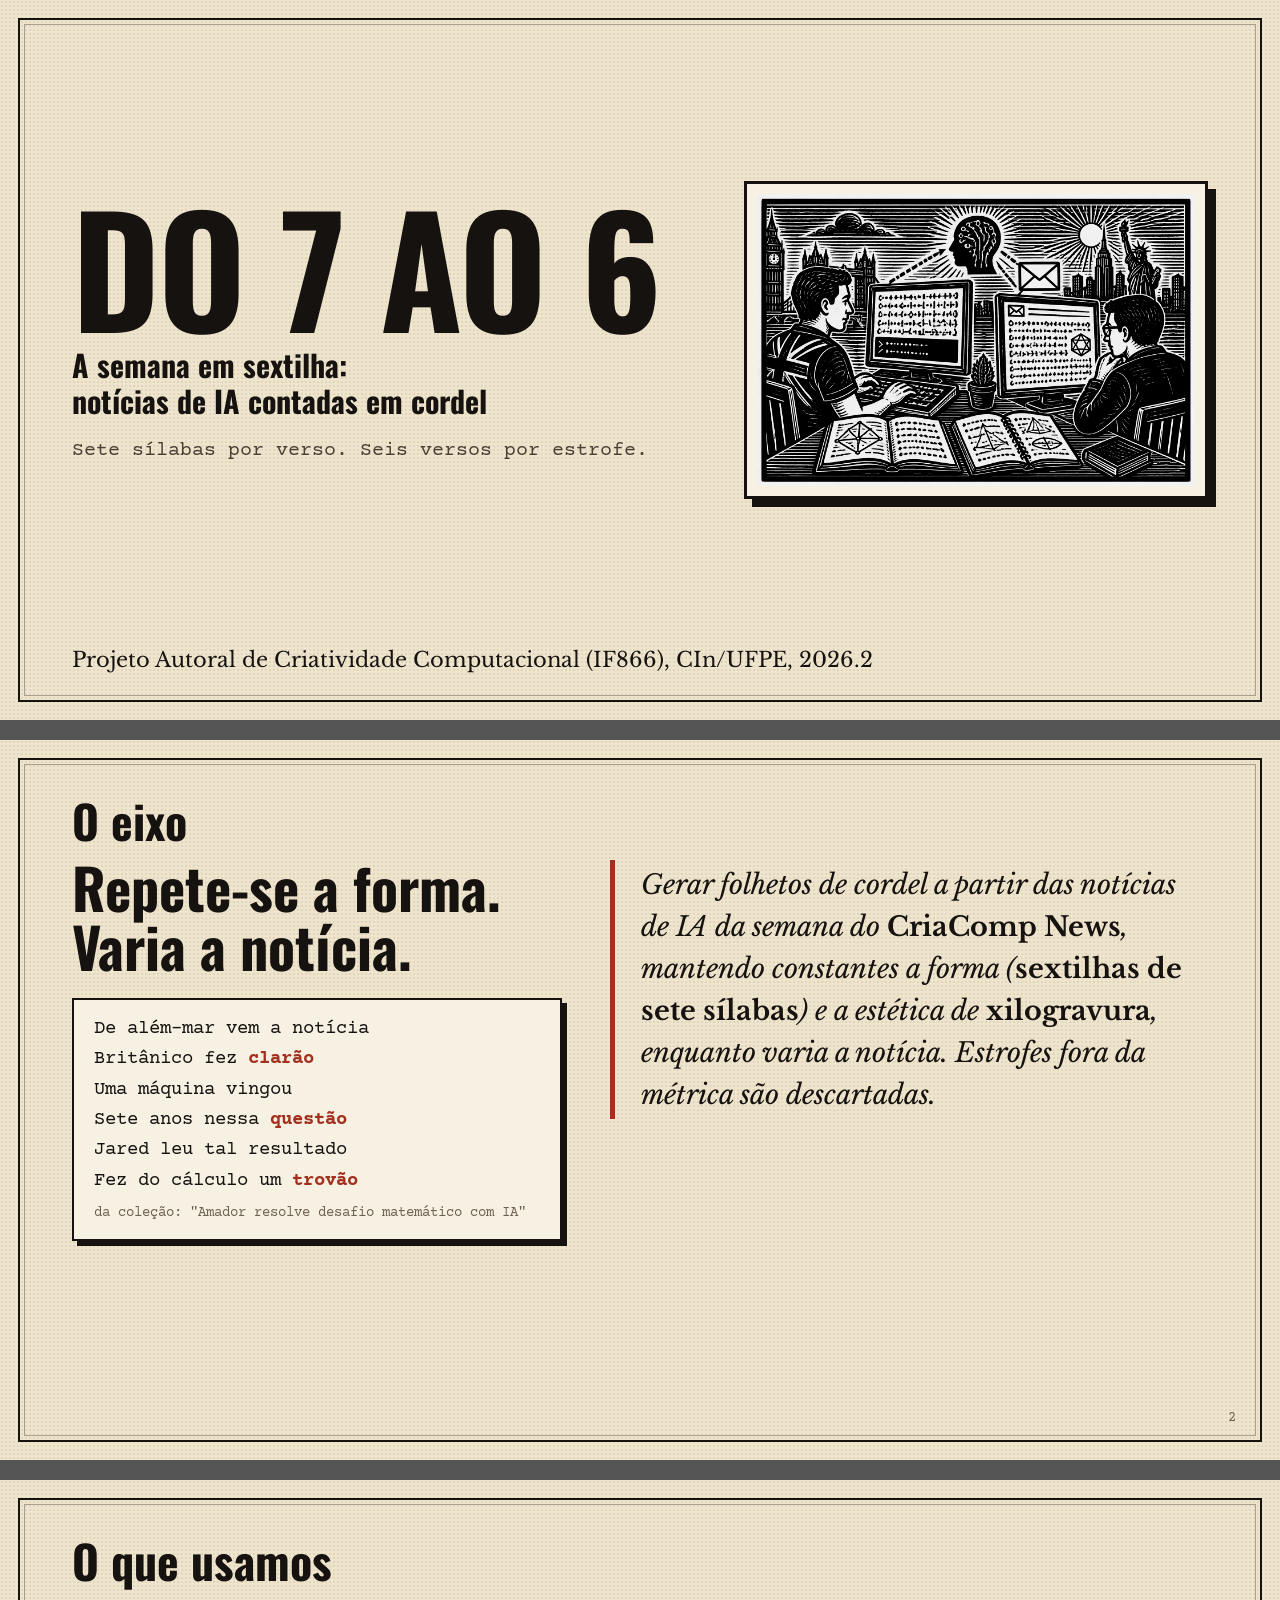
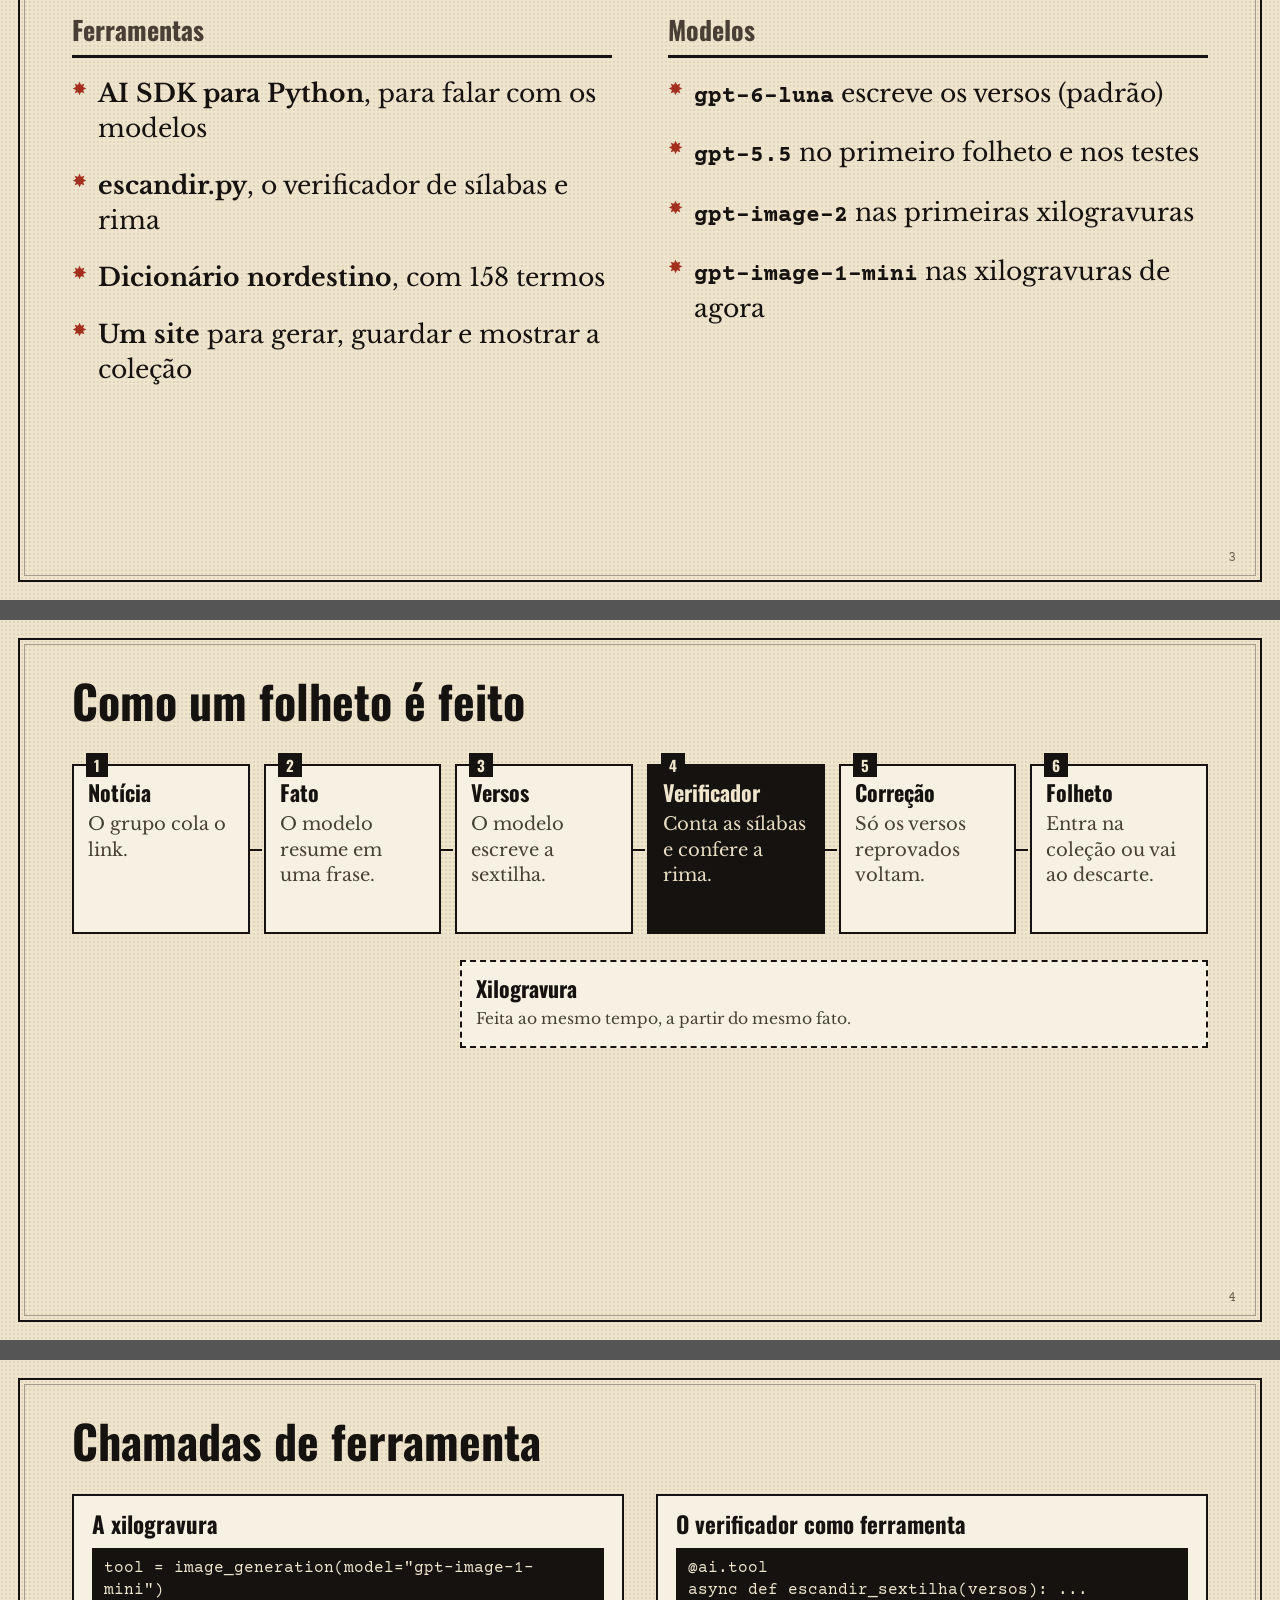
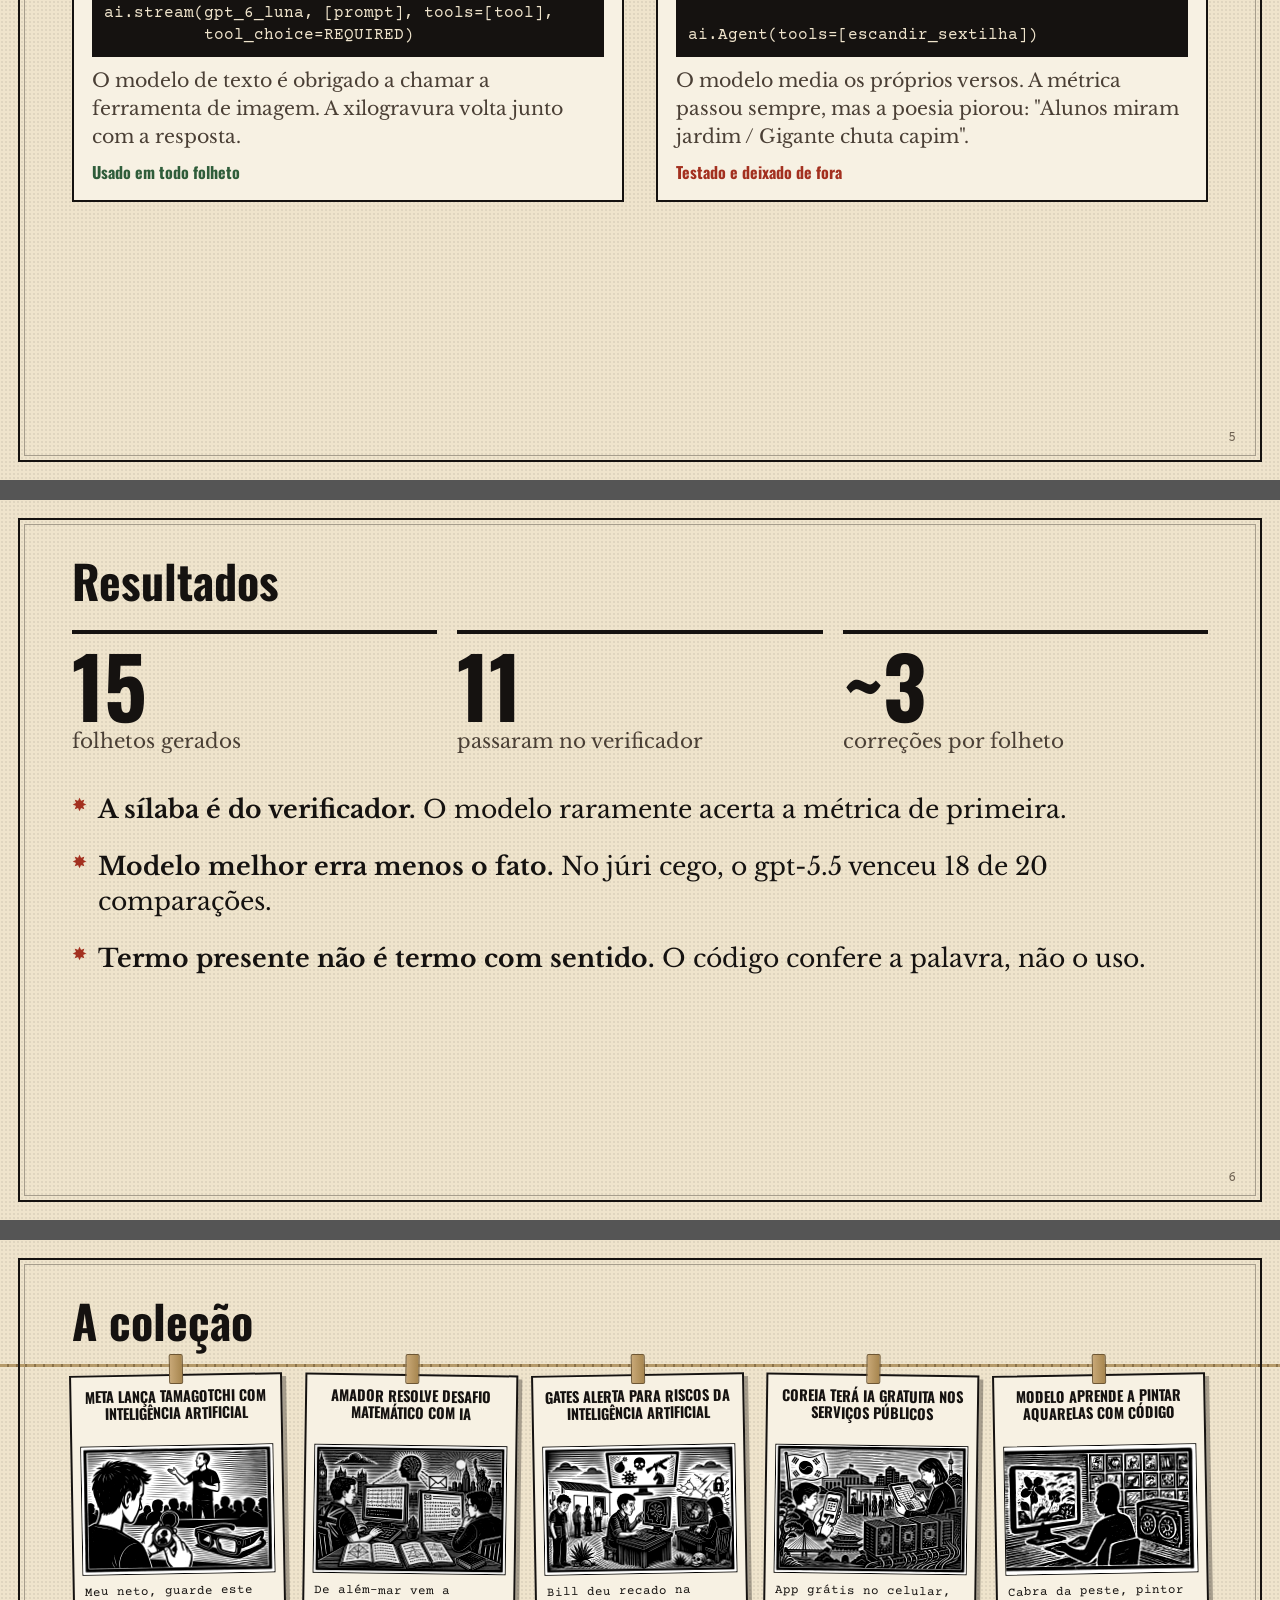
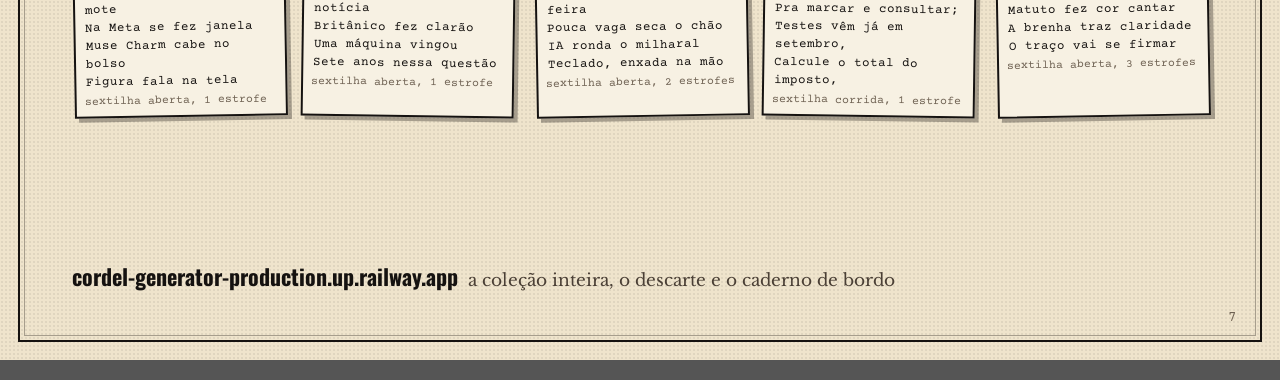
==== apresentacao/slides.html @ 4da89892 "Add public home page with cordel collection and gated generator - Serve a public home at "/" with th" ====
<!doctype html>
<html lang="pt-BR">
<head>
<meta charset="utf-8">
<title>Do 7 ao 6: a semana em sextilha</title>
<!-- Fonte dos slides (Do7ao6.pdf). Gerar o PDF: uv run --no-project --with playwright python apresentacao/gerar_pdf.py -->
<link href="https://fonts.googleapis.com/css2?family=Oswald:wght@500;700&family=Courier+Prime:wght@400;700&family=Libre+Baskerville:ital@0;1&display=swap" rel="stylesheet">
<style>
  @page { size: 1280px 720px; margin: 0; }
  :root { --papel: #efe4cc; --folha: #f7f1e3; --tinta: #151210; --tinta-2: #4a3f35; --tinta-3: #6f6253;
          --vermelho: #a3301f; --verde: #2f5d3a; --cordao: #b59a6a; }
  * { box-sizing: border-box; }
  body { margin: 0; background: #555; }
  .slide { width: 1280px; height: 720px; position: relative; overflow: hidden; page-break-after: always;
           background: var(--papel); color: var(--tinta); padding: 56px 72px;
           background-image: radial-gradient(#1b161212 1px, transparent 1px); background-size: 4px 4px;
           font: 21px/1.5 "Libre Baskerville", Georgia, serif; margin: 0 auto 20px; }
  .slide::after { content: ""; position: absolute; inset: 18px; border: 2px solid var(--tinta); pointer-events: none; }
  .slide::before { content: ""; position: absolute; inset: 24px; border: 1px solid #15121055; pointer-events: none; }
  h1, h2 { font-family: "Oswald", sans-serif; font-weight: 700; margin: 0; }
  h2 { font-size: 46px; line-height: 1.05; margin-bottom: 8px; }
  .lide { color: var(--tinta-2); margin: 0 0 26px; font-size: 20px; }
  .num { position: absolute; right: 44px; bottom: 34px; font: 14px "Courier Prime", monospace; color: var(--tinta-3); }
  code, .mono { font-family: "Courier Prime", monospace; }
  ul { margin: 0; padding-left: 1.1em; } li { margin: 0 0 12px; }
  li::marker { color: var(--vermelho); }

  /* capa */
  .capa { display: grid; grid-template-columns: 1.15fr .85fr; gap: 44px; align-items: center; height: calc(100% - 40px); }
  .capa h1 { font-size: 150px; line-height: .88; text-transform: uppercase; letter-spacing: -2px; }
  .capa .sub { font: 700 30px/1.2 "Oswald", sans-serif; margin: 16px 0 18px; }
  .capa .medida { font: 20px "Courier Prime", monospace; color: var(--tinta-2); }
  .capa .rodape { position: absolute; left: 72px; bottom: 44px; font-size: 16px; color: var(--tinta-2); }
  .gravura { border: 3px solid var(--tinta); box-shadow: 8px 8px 0 var(--tinta); background: var(--folha); padding: 10px; }
  .gravura img { width: 100%; display: block; filter: grayscale(1) contrast(1.15); }

  /* eixo */
  .eixo { display: grid; grid-template-columns: .9fr 1.1fr; gap: 48px; align-items: start; }
  .grande { font: 700 56px/1.05 "Oswald", sans-serif; margin: 6px 0 22px; }
  .sextilha { font: 19px/1.6 "Courier Prime", monospace; background: var(--folha); border: 2px solid var(--tinta);
              padding: 14px 20px; box-shadow: 5px 5px 0 var(--tinta); }
  .sextilha b { color: var(--vermelho); font-weight: 700; }
  .sextilha small { display: block; font-size: 14px; color: var(--tinta-3); margin-top: 6px; }

  /* grades */
  .grade3 { display: grid; grid-template-columns: repeat(3, 1fr); gap: 22px 26px; }
  .peca { border-top: 3px solid var(--tinta); padding-top: 12px; }
  .peca h3 { font: 700 24px/1.15 "Oswald", sans-serif; margin: 0 0 6px; }
  .peca p { margin: 0; font-size: 17.5px; line-height: 1.45; color: var(--tinta-2); }

  /* modelos */
  .modelos { display: grid; grid-template-columns: 1.15fr .85fr; gap: 40px; }
  .modelos h3 { font: 700 22px "Oswald", sans-serif; margin: 0 0 10px; color: var(--tinta-2); }
  table { border-collapse: collapse; width: 100%; font-size: 17px; }
  td { padding: 10px 10px 10px 0; border-top: 1.5px solid #15121033; vertical-align: top; }
  td.m { font: 700 19px "Courier Prime", monospace; white-space: nowrap; }
  td.p { font: 16px "Courier Prime", monospace; white-space: nowrap; color: var(--tinta-2); }
  .tag { display: inline-block; font: 700 13px "Oswald", sans-serif; padding: 0 7px; border: 2px solid currentColor; margin-bottom: 3px; }
  .tag.usado { color: var(--verde); } .tag.teste { color: var(--vermelho); }
  .pe { position: absolute; left: 72px; right: 72px; bottom: 44px; font-size: 15px; color: var(--tinta-2); }

  /* fluxo */
  .fluxo { display: grid; grid-template-columns: repeat(6, 1fr); gap: 14px; margin-top: 18px; }
  .passo { background: var(--folha); border: 2px solid var(--tinta); padding: 14px 14px 16px; position: relative; min-height: 210px; }
  .passo:not(:last-child)::after { content: ""; position: absolute; right: -14px; top: 50%; width: 14px; height: 2px; background: var(--tinta); }
  .passo b { display: block; font: 700 22px/1.1 "Oswald", sans-serif; margin-bottom: 8px; }
  .passo span { font-size: 15.5px; line-height: 1.4; color: var(--tinta-2); display: block; }
  .passo i { position: absolute; top: -13px; left: 12px; background: var(--tinta); color: var(--papel); font: 700 15px "Oswald", sans-serif;
             font-style: normal; padding: 1px 8px; }
  .passo.chave { background: var(--tinta); color: var(--papel); } .passo.chave span { color: #e8dcc2; }
  .ramal { margin-top: 26px; display: grid; grid-template-columns: 2fr 4fr; gap: 14px; }
  .ramal .passo { min-height: 0; border-style: dashed; }

  /* tool calling */
  .tools { display: grid; grid-template-columns: repeat(3, 1fr); gap: 22px; }
  .tool { border: 2px solid var(--tinta); background: var(--folha); padding: 16px 18px; display: flex; flex-direction: column; gap: 10px; }
  .tool h3 { font: 700 23px/1.1 "Oswald", sans-serif; margin: 0; }
  .tool pre { margin: 0; font: 13.5px/1.45 "Courier Prime", monospace; background: var(--tinta); color: #efe4cc; padding: 10px 12px; white-space: pre-wrap; }
  .tool p { margin: 0; font-size: 15.5px; line-height: 1.45; color: var(--tinta-2); }
  .tool .veredito { font: 700 16px "Oswald", sans-serif; color: var(--verde); }
  .tool.fora .veredito { color: var(--vermelho); }

  /* resultados */
  .numeros { display: grid; grid-template-columns: repeat(4, 1fr); gap: 20px; margin-bottom: 28px; }
  .numeros div { border-top: 4px solid var(--tinta); padding-top: 8px; }
  .numeros b { display: block; font: 700 60px/1 "Oswald", sans-serif; }
  .numeros span { font-size: 16px; color: var(--tinta-2); }
  .achados { display: grid; grid-template-columns: 1fr 1fr; gap: 14px 36px; font-size: 17.5px; line-height: 1.45; }
  .achados p { margin: 0; } .achados b { font-family: "Oswald", sans-serif; font-size: 20px; }

  .eixo-texto { margin: 8px 0 0; font: italic 27px/1.55 "Libre Baskerville", serif; border-left: 5px solid var(--vermelho);
                padding: 4px 0 4px 26px; }
  .eixo-texto b { font-style: normal; }
  /* versão simples */
  ul.simples { list-style: none; padding: 0; }
  ul.simples li { font-size: 25px; line-height: 1.4; margin: 0 0 22px; padding-left: 26px; position: relative; }
  ul.simples li::before { content: "✸"; position: absolute; left: 0; top: 1px; color: var(--vermelho); font-size: 18px; }
  .usamos { display: grid; grid-template-columns: 1fr 1fr; gap: 56px; margin-top: 26px; }
  .usamos h3 { font: 700 26px "Oswald", sans-serif; margin: 0 0 18px; color: var(--tinta-2); border-bottom: 3px solid var(--tinta); padding-bottom: 6px; }
  .modelos-lista code { font-weight: 700; font-size: 23px; }
  .fluxo { margin-top: 40px; }
  .fluxo .passo { min-height: 170px; } .fluxo .passo span { font-size: 18px; }
  .tools.dois { grid-template-columns: 1fr 1fr; gap: 32px; margin-top: 30px; }
  .tools.dois .tool p { font-size: 19px; } .tools.dois pre { font-size: 15.5px; }
  .numeros.tres { grid-template-columns: repeat(3, 1fr); margin: 26px 0 34px; }
  .numeros.tres b { font-size: 84px; } .numeros.tres span { font-size: 20px; }
  .achados-lista li { font-size: 22px; margin-bottom: 16px; }
  /* coleção */
  .corda { position: relative; display: grid; grid-template-columns: repeat(5, 1fr); gap: 18px; margin-top: 30px; }
  .corda::before { content: ""; position: absolute; left: -72px; right: -72px; top: -10px; height: 3px;
                   background: repeating-linear-gradient(90deg, var(--cordao) 0 7px, #8a7148 7px 9px); }
  .cartaz { background: var(--folha); border: 2.5px solid var(--tinta); padding: 8px; box-shadow: 4px 4px 0 #15121055; position: relative; }
  .cartaz:nth-child(odd) { transform: rotate(-1deg); } .cartaz:nth-child(even) { transform: rotate(.8deg); }
  .cartaz::before { content: ""; position: absolute; top: -22px; left: 50%; margin-left: -6px; width: 12px; height: 28px;
                    background: linear-gradient(90deg, #c8a877, #a7864f); border: 1.5px solid #6d5634; border-radius: 2px; }
  .cartaz h4 { font: 700 14.5px/1.15 "Oswald", sans-serif; text-transform: uppercase; text-align: center; margin: 4px 0 7px; min-height: 50px; }
  .cartaz img { width: 100%; aspect-ratio: 3/2; object-fit: cover; display: block; border: 1.5px solid var(--tinta); filter: grayscale(1) contrast(1.15); }
  .cartaz p { font: 12.5px/1.45 "Courier Prime", monospace; margin: 8px 2px 2px; }
  .cartaz small { display: block; font: 11.5px "Courier Prime", monospace; color: var(--tinta-3); margin-top: 4px; }
  .link { position: absolute; left: 72px; bottom: 46px; font: 700 22px "Oswald", sans-serif; }
  .link span { font: 17px "Libre Baskerville", serif; color: var(--tinta-2); margin-left: 10px; }
</style>
</head>
<body>

<!-- 1. capa -->
<section class="slide">
  <div class="capa">
    <div>
      <h1>Do 7 ao 6</h1>
      <p class="sub">A semana em sextilha:<br>notícias de IA contadas em cordel</p>
      <p class="medida">Sete sílabas por verso. Seis versos por estrofe.</p>
    </div>
    <div class="gravura"><img src="imagens/20260928-154345-amador-resolve-desafio-matematico-com-ia.png" alt=""></div>
  </div>
  <p class="rodape">Projeto Autoral de Criatividade Computacional (IF866), CIn/UFPE, 2026.2</p>
</section>

<!-- 2. eixo -->
<section class="slide">
  <h2>O eixo</h2>
  <div class="eixo">
    <div>
      <p class="grande">Repete-se a forma.<br>Varia a notícia.</p>
      <div class="sextilha">
        De além-mar vem a notícia<br>Britânico fez <b>clarão</b><br>Uma máquina vingou<br>Sete anos nessa <b>questão</b><br>Jared leu tal resultado<br>Fez do cálculo um <b>trovão</b>
        <small>da coleção: "Amador resolve desafio matemático com IA"</small>
      </div>
    </div>
    <blockquote class="eixo-texto">Gerar folhetos de cordel a partir das notícias de IA da semana do
      <b>CriaComp News</b>, mantendo constantes a forma (<b>sextilhas de sete sílabas</b>) e a estética de
      <b>xilogravura</b>, enquanto varia a notícia. Estrofes fora da métrica são descartadas.</blockquote>
  </div>
  <span class="num">2</span>
</section>

<!-- 3. o que usamos -->
<section class="slide">
  <h2>O que usamos</h2>
  <div class="usamos">
    <div>
      <h3>Ferramentas</h3>
      <ul class="simples">
        <li><b>AI SDK para Python</b>, para falar com os modelos</li>
        <li><b>escandir.py</b>, o verificador de sílabas e rima</li>
        <li><b>Dicionário nordestino</b>, com 158 termos</li>
        <li><b>Um site</b> para gerar, guardar e mostrar a coleção</li>
      </ul>
    </div>
    <div>
      <h3>Modelos</h3>
      <ul class="simples modelos-lista">
        <li><code>gpt-6-luna</code> escreve os versos (padrão)</li>
        <li><code>gpt-5.5</code> no primeiro folheto e nos testes</li>
        <li><code>gpt-image-2</code> nas primeiras xilogravuras</li>
        <li><code>gpt-image-1-mini</code> nas xilogravuras de agora</li>
      </ul>
    </div>
  </div>
  <span class="num">3</span>
</section>

<!-- 4. como é feito -->
<section class="slide">
  <h2>Como um folheto é feito</h2>
  <div class="fluxo">
    <div class="passo"><i>1</i><b>Notícia</b><span>O grupo cola o link.</span></div>
    <div class="passo"><i>2</i><b>Fato</b><span>O modelo resume em uma frase.</span></div>
    <div class="passo"><i>3</i><b>Versos</b><span>O modelo escreve a sextilha.</span></div>
    <div class="passo chave"><i>4</i><b>Verificador</b><span>Conta as sílabas e confere a rima.</span></div>
    <div class="passo"><i>5</i><b>Correção</b><span>Só os versos reprovados voltam.</span></div>
    <div class="passo"><i>6</i><b>Folheto</b><span>Entra na coleção ou vai ao descarte.</span></div>
  </div>
  <div class="ramal">
    <div></div>
    <div class="passo"><b>Xilogravura</b><span>Feita ao mesmo tempo, a partir do mesmo fato.</span></div>
  </div>
  <span class="num">4</span>
</section>

<!-- 5. tool calling -->
<section class="slide">
  <h2>Chamadas de ferramenta</h2>
  <div class="tools dois">
    <div class="tool">
      <h3>A xilogravura</h3>
<pre>tool = image_generation(model="gpt-image-1-mini")
ai.stream(gpt_6_luna, [prompt], tools=[tool],
          tool_choice=REQUIRED)</pre>
      <p>O modelo de texto é obrigado a chamar a ferramenta de imagem. A xilogravura volta junto com a resposta.</p>
      <span class="veredito">Usado em todo folheto</span>
    </div>
    <div class="tool fora">
      <h3>O verificador como ferramenta</h3>
<pre>@ai.tool
async def escandir_sextilha(versos): ...

ai.Agent(tools=[escandir_sextilha])</pre>
      <p>O modelo media os próprios versos. A métrica passou sempre, mas a poesia piorou: "Alunos miram jardim / Gigante chuta capim".</p>
      <span class="veredito">Testado e deixado de fora</span>
    </div>
  </div>
  <span class="num">5</span>
</section>

<!-- 6. resultados -->
<section class="slide">
  <h2>Resultados</h2>
  <div class="numeros tres">
    <div><b>15</b><span>folhetos gerados</span></div>
    <div><b>11</b><span>passaram no verificador</span></div>
    <div><b>~3</b><span>correções por folheto</span></div>
  </div>
  <ul class="simples achados-lista">
    <li><b>A sílaba é do verificador.</b> O modelo raramente acerta a métrica de primeira.</li>
    <li><b>Modelo melhor erra menos o fato.</b> No júri cego, o gpt-5.5 venceu 18 de 20 comparações.</li>
    <li><b>Termo presente não é termo com sentido.</b> O código confere a palavra, não o uso.</li>
  </ul>
  <span class="num">6</span>
</section>

<!-- 8. coleção -->
<section class="slide">
  <h2>A coleção</h2>
  <div class="corda" id="corda"></div>
  <p class="link">cordel-generator-production.up.railway.app<span>a coleção inteira, o descarte e o caderno de bordo</span></p>
  <span class="num">7</span>
</section>

<script>
// os cartazes vêm de imagens/colecao.json (textos da coleção pública do site)
const TIPOS = { aberta: "sextilha aberta", solta: "sextilha solta", corrida: "sextilha corrida", desencontrada: "sextilha desencontrada" };
fetch("imagens/colecao.json").then((r) => r.json()).then((itens) => {
  document.getElementById("corda").innerHTML = itens.map((f) => `<div class="cartaz">
      <h4>${f.manchete}</h4><img src="imagens/${f.id}.png" alt="">
      <p>${f.estrofe.slice(0, 4).join("<br>")}</p>
      <small>${TIPOS[f.forma] ?? "sextilha"}, ${f.n} ${f.n === 1 ? "estrofe" : "estrofes"}</small></div>`).join("");
  document.body.dataset.pronto = "1";
});
</script>
</body>
</html>
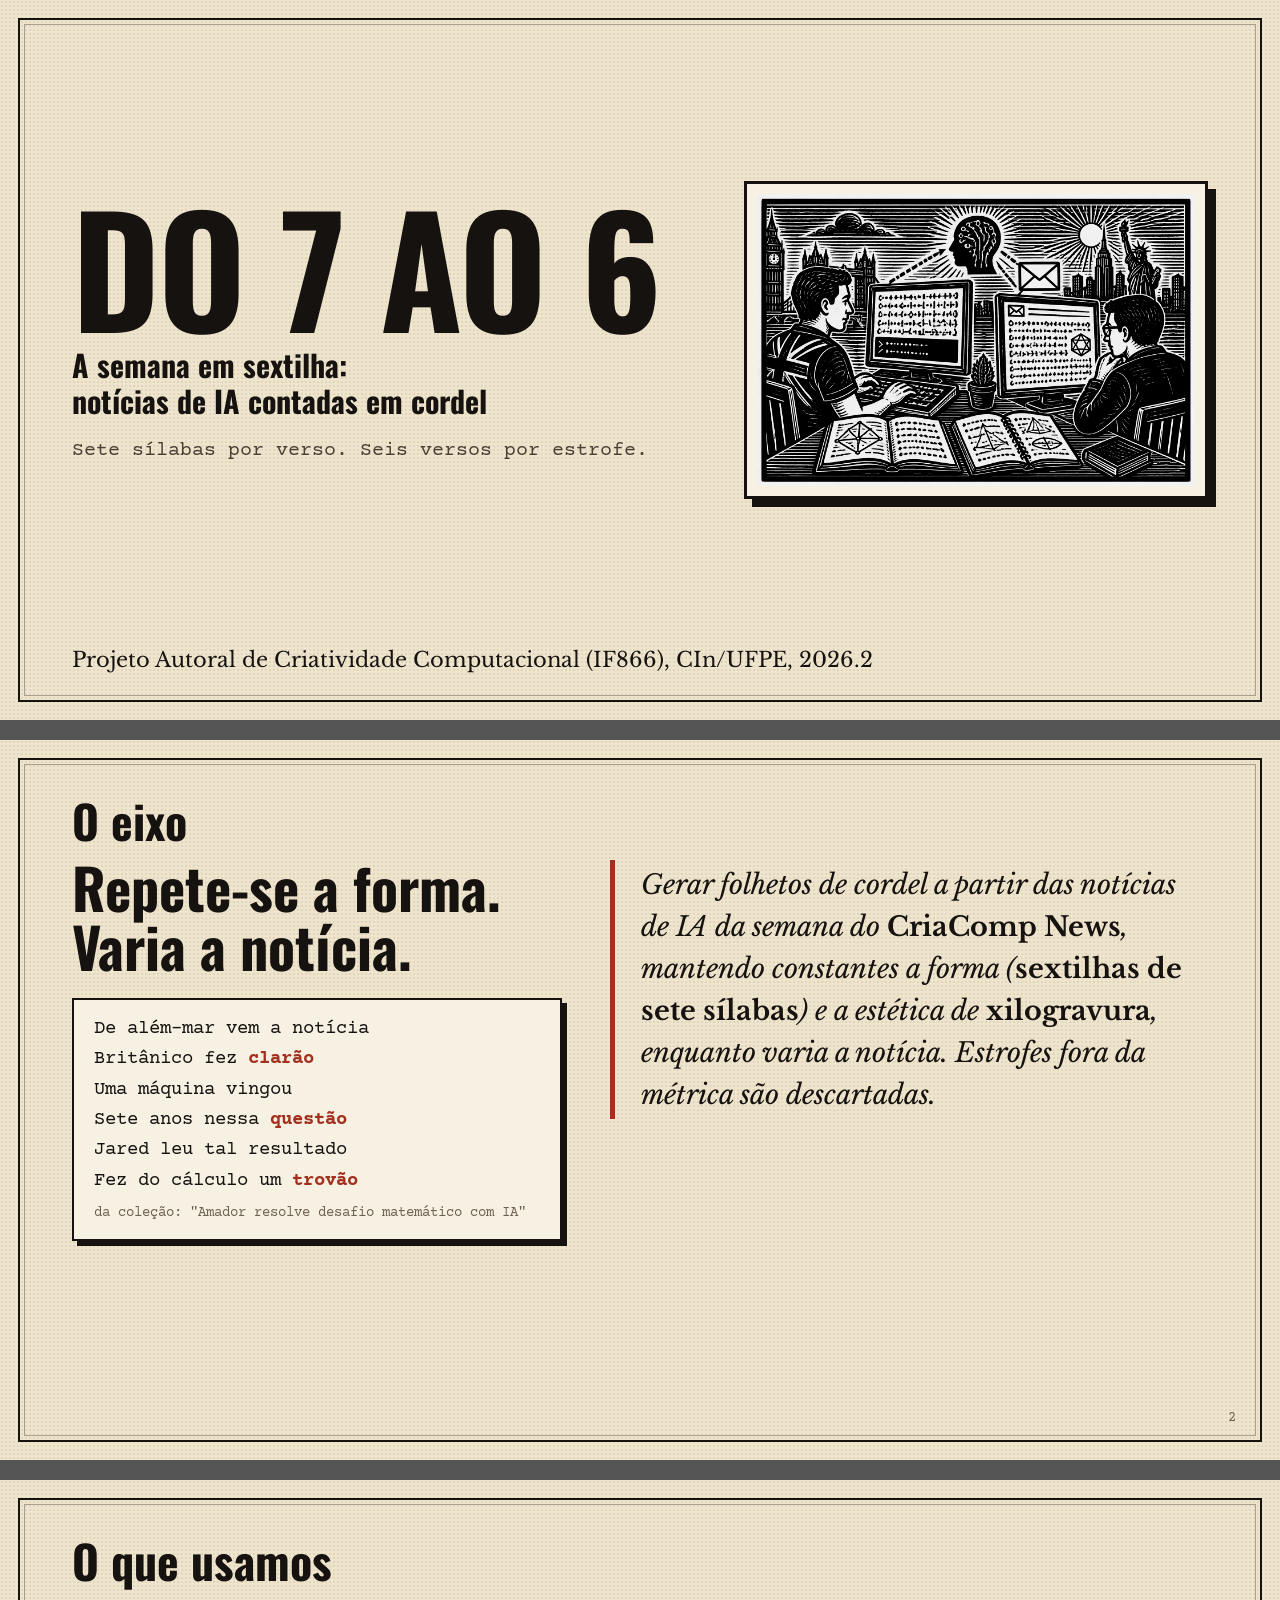
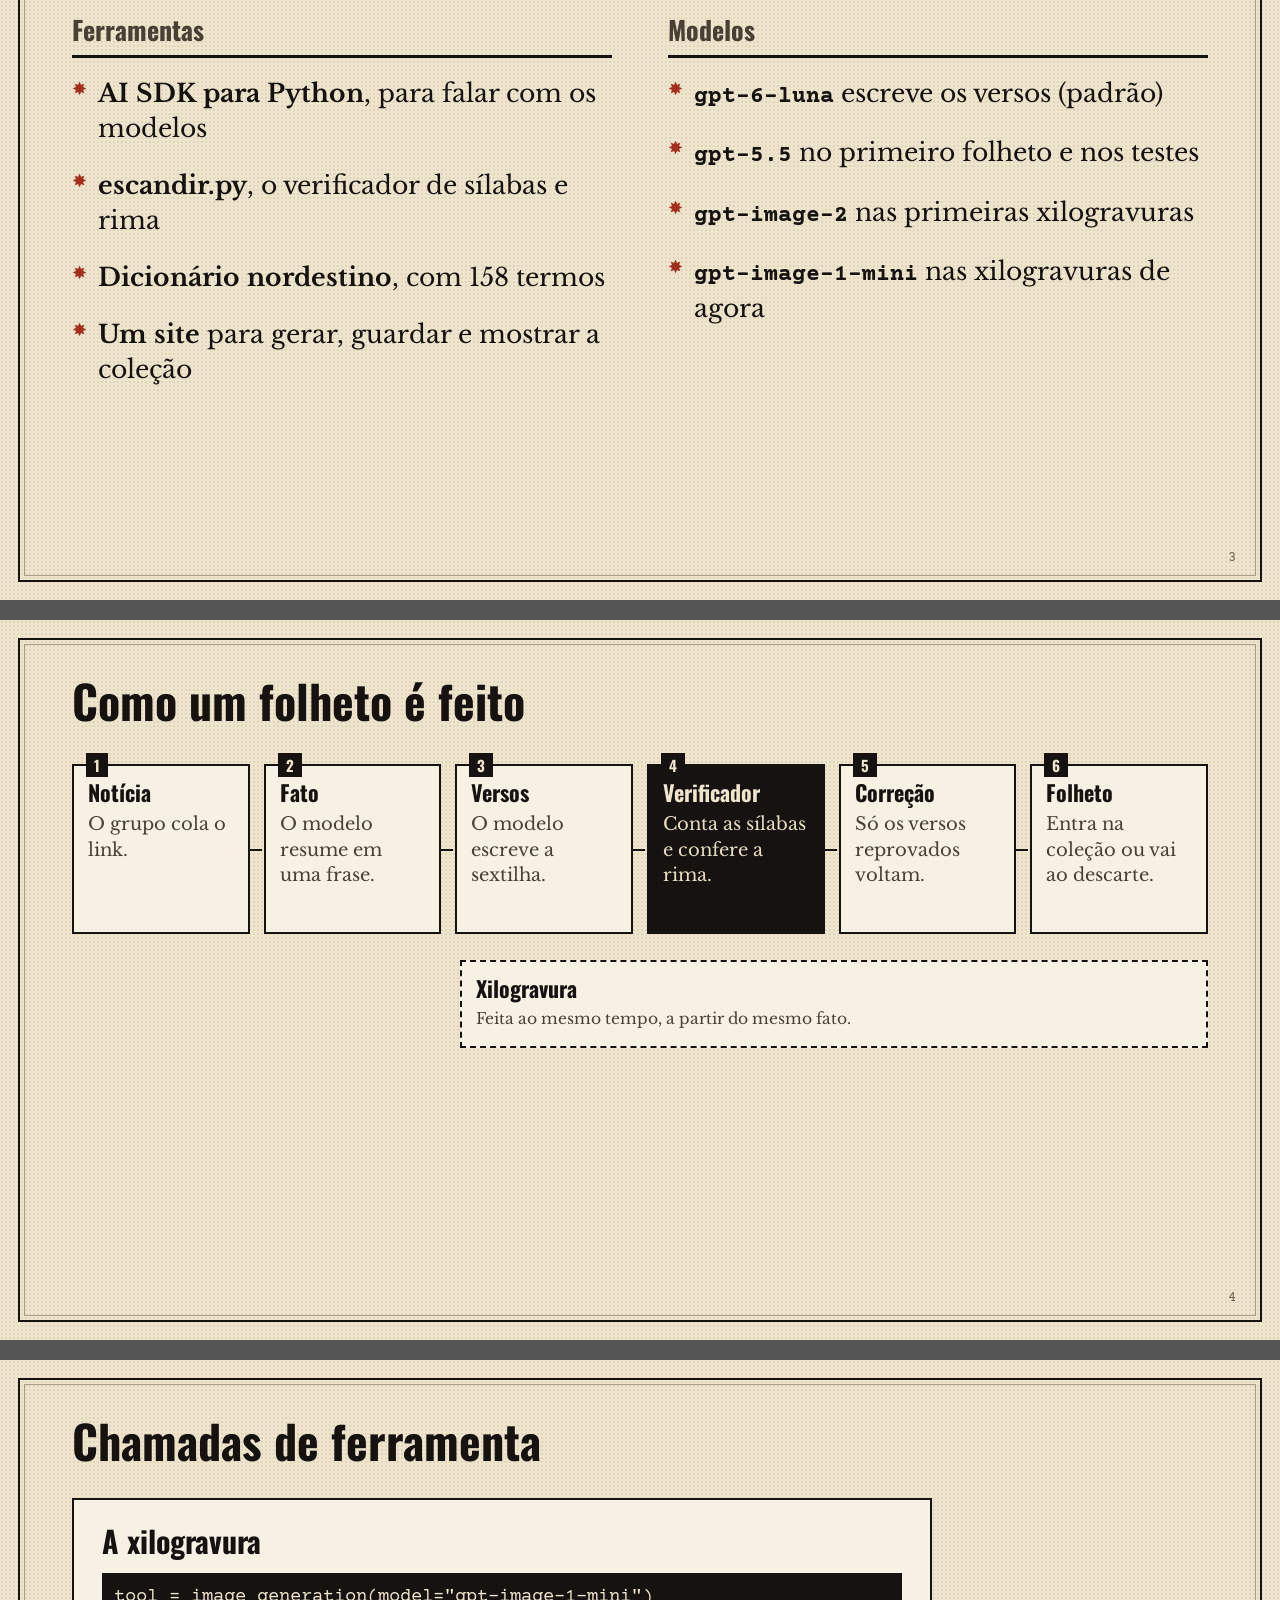
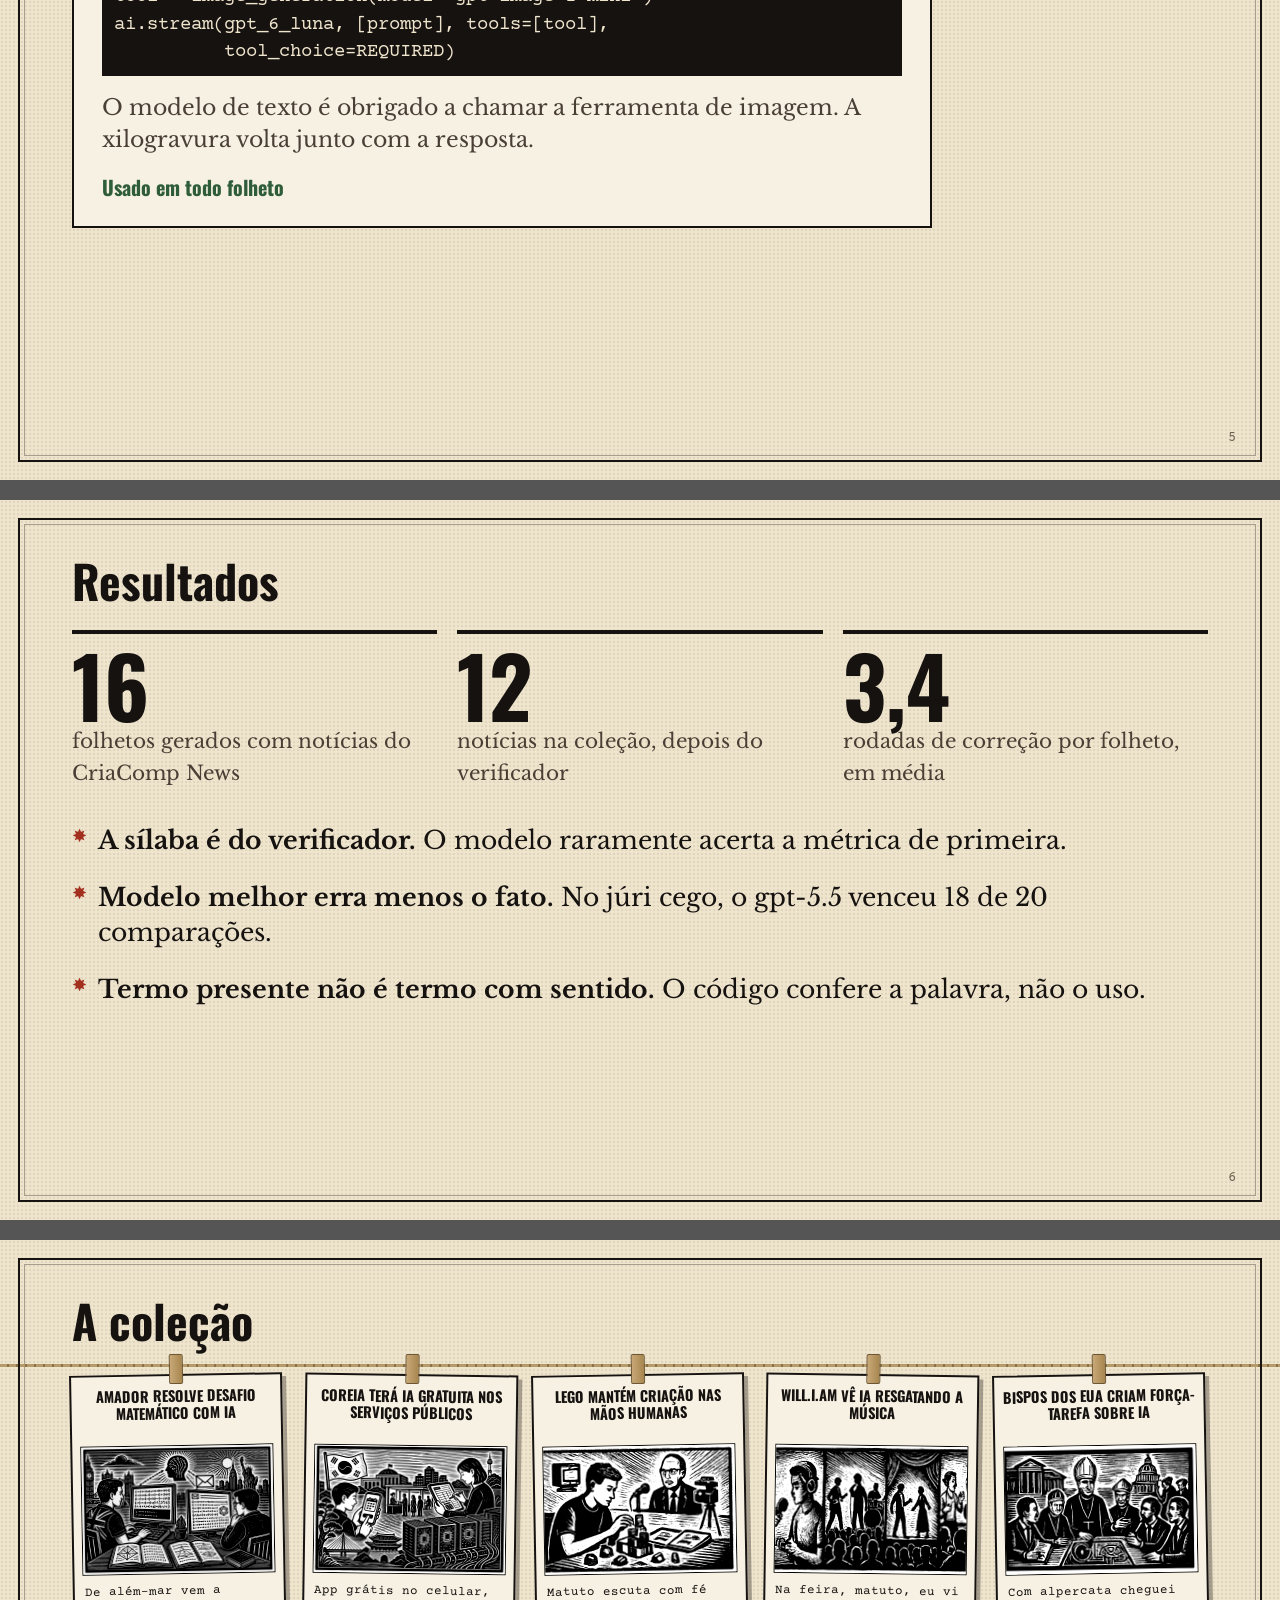
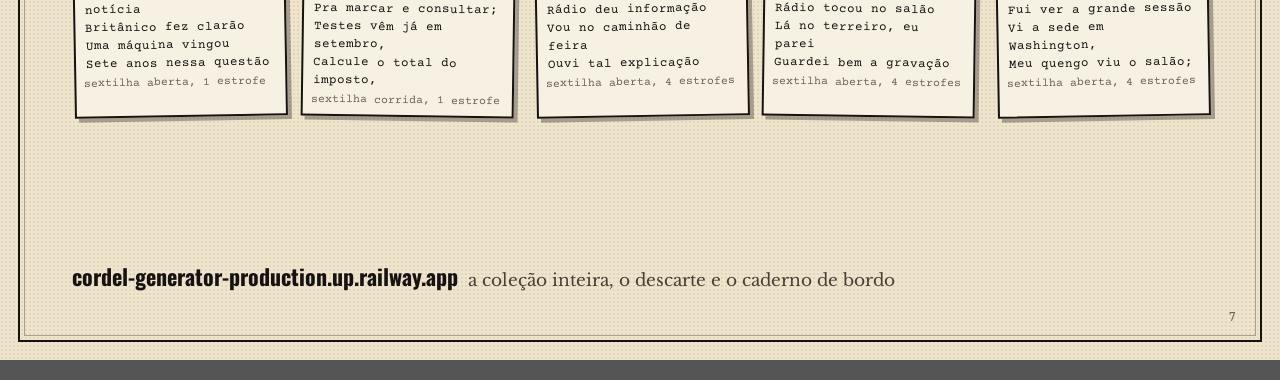
==== commit 529e979d: "Add CriaComp News filter and short report PDF to the site - Restrict the home collection to news on " ====
--- a/apresentacao/slides.html
+++ b/apresentacao/slides.html
@@ -91,6 +91,10 @@
   .eixo-texto { margin: 8px 0 0; font: italic 27px/1.55 "Libre Baskerville", serif; border-left: 5px solid var(--vermelho);
                 padding: 4px 0 4px 26px; }
   .eixo-texto b { font-style: normal; }
+  .tools.um { grid-template-columns: 1fr; max-width: 860px; margin-top: 34px; }
+  .tools.um .tool { padding: 24px 28px; gap: 16px; }
+  .tools.um .tool h3 { font-size: 30px; } .tools.um pre { font-size: 19px; } .tools.um .tool p { font-size: 22px; }
+  .tools.um .veredito { font-size: 20px; }
   /* versão simples */
   ul.simples { list-style: none; padding: 0; }
   ul.simples li { font-size: 25px; line-height: 1.4; margin: 0 0 22px; padding-left: 26px; position: relative; }
@@ -201,7 +205,7 @@
 <!-- 5. tool calling -->
 <section class="slide">
   <h2>Chamadas de ferramenta</h2>
-  <div class="tools dois">
+  <div class="tools um">
     <div class="tool">
       <h3>A xilogravura</h3>
 <pre>tool = image_generation(model="gpt-image-1-mini")
@@ -210,15 +214,6 @@
       <p>O modelo de texto é obrigado a chamar a ferramenta de imagem. A xilogravura volta junto com a resposta.</p>
       <span class="veredito">Usado em todo folheto</span>
     </div>
-    <div class="tool fora">
-      <h3>O verificador como ferramenta</h3>
-<pre>@ai.tool
-async def escandir_sextilha(versos): ...
-
-ai.Agent(tools=[escandir_sextilha])</pre>
-      <p>O modelo media os próprios versos. A métrica passou sempre, mas a poesia piorou: "Alunos miram jardim / Gigante chuta capim".</p>
-      <span class="veredito">Testado e deixado de fora</span>
-    </div>
   </div>
   <span class="num">5</span>
 </section>
@@ -227,9 +222,9 @@
 <section class="slide">
   <h2>Resultados</h2>
   <div class="numeros tres">
-    <div><b>15</b><span>folhetos gerados</span></div>
-    <div><b>11</b><span>passaram no verificador</span></div>
-    <div><b>~3</b><span>correções por folheto</span></div>
+    <div><b>16</b><span>folhetos gerados com notícias do CriaComp News</span></div>
+    <div><b>12</b><span>notícias na coleção, depois do verificador</span></div>
+    <div><b>3,4</b><span>rodadas de correção por folheto, em média</span></div>
   </div>
   <ul class="simples achados-lista">
     <li><b>A sílaba é do verificador.</b> O modelo raramente acerta a métrica de primeira.</li>
